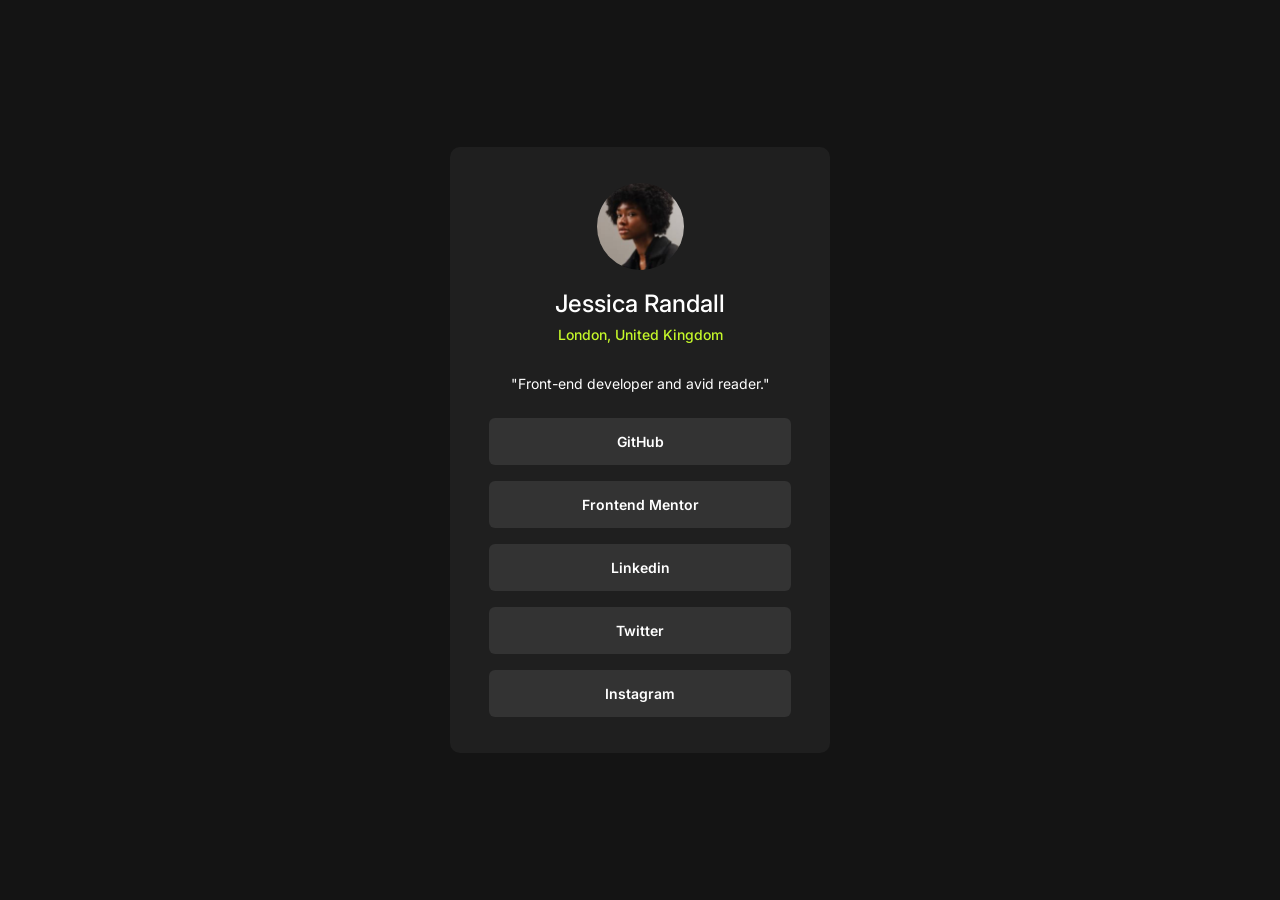
==== index.html @ 971f06ad "Feat: arquivos e estilização padrão da página" ====
<!DOCTYPE html>
<html lang="en">
<head>
    <meta charset="UTF-8">
    <meta name="viewport" content="width=device-width, initial-scale=1.0">
    <link rel="preconnect" href="https://fonts.googleapis.com">
    <meta name="description" content="Perfil social de Jessica Randall, desenvolvedora front-end de Londres. Acesse seus links profissionais, projetos e redes sociais em um só lugar.">
    <meta property="og:title" content="Jessica Randall | Desenvolvedora Front-end e Links Sociais">
    <link rel="preconnect" href="https://fonts.gstatic.com" crossorigin>
    <link
        href="https://fonts.googleapis.com/css2?family=Inter:ital,opsz,wght@0,14..32,100..900;1,14..32,100..900&display=swap"
        rel="stylesheet">
    <link rel="stylesheet" href="css/style.css">
    <title>Jessica Randall | Desenvolvedora Front-end em Londres | Links e Portfólio</title>
</head>

<body>
    <main>
        <section class="container-card">
            <img class="profile-img" src="/assets/avatar-jessica.jpeg" alt="Foto de perfil">
            <div class="info-section">
                <h1>Jessica Randall</h1>
                <span>London, United Kingdom</span>
            </div>
            <p>"Front-end developer and avid reader."</p>
            <div class="btn-sections">
                <a href="#">GitHub</a>
                <a href="#">Frontend Mentor</a>
                <a href="#">Linkedin</a>
                <a href="#">Twitter</a>
                <a href="#">Instagram</a>
            </div>
        </section>
    </main>
</body>
</html>
---- css/style.css ----
@import url(global.css);
@import url(main.css);
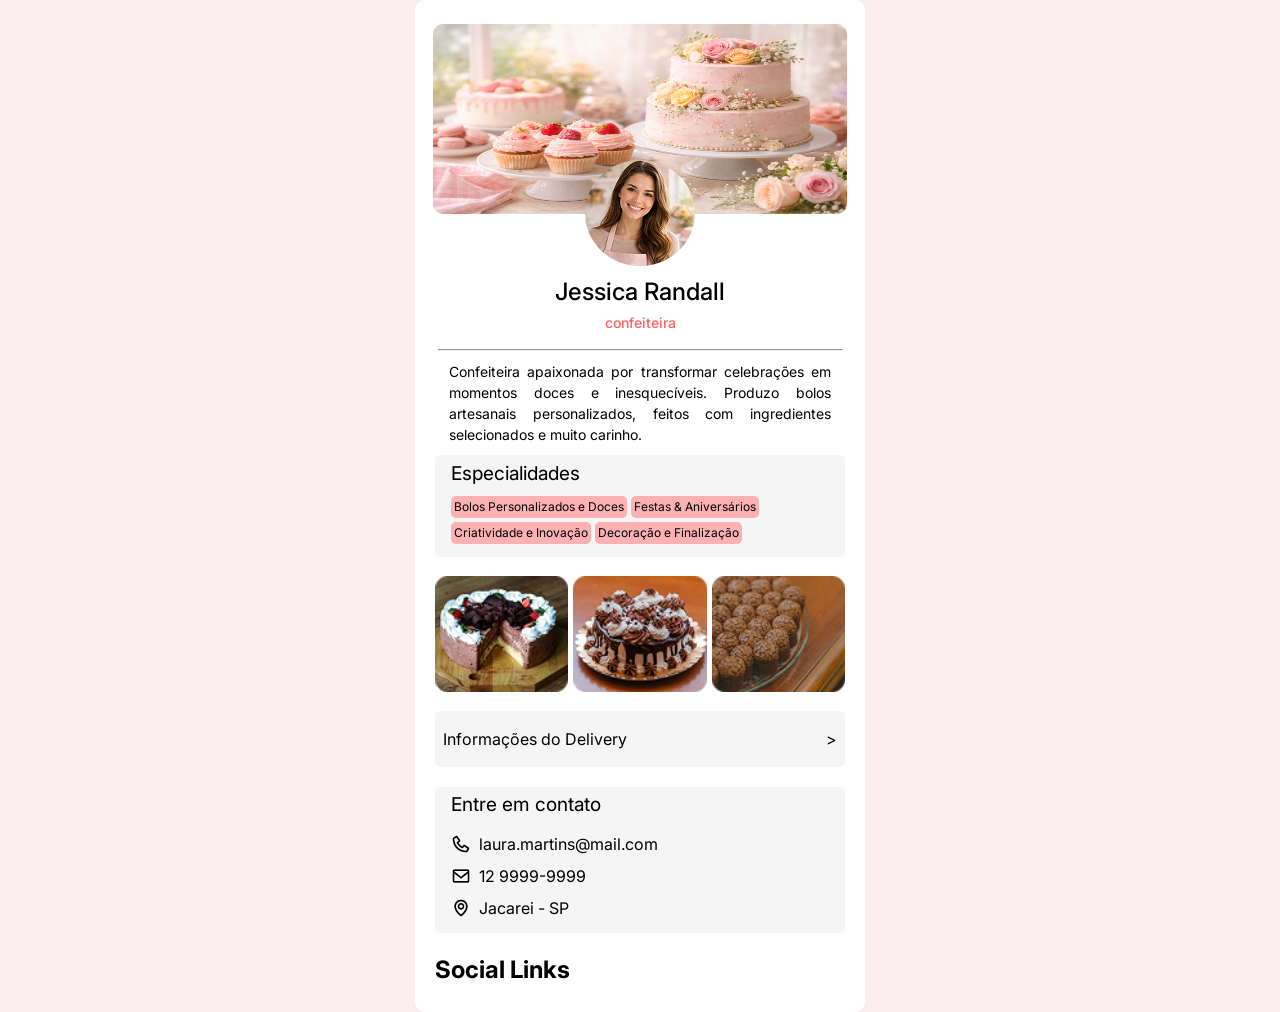
==== commit 701b1323: "Feat: Criação dos novos arquivos destinados ao social-card e modificação nos arquivos originais" ====
--- a/index.html
+++ b/index.html
@@ -1,5 +1,5 @@
 <!DOCTYPE html>
-<html lang="en">
+<html lang="en" data-contexto="social-card">
 <head>
     <meta charset="UTF-8">
     <meta name="viewport" content="width=device-width, initial-scale=1.0">
@@ -11,14 +11,15 @@
         href="https://fonts.googleapis.com/css2?family=Inter:ital,opsz,wght@0,14..32,100..900;1,14..32,100..900&display=swap"
         rel="stylesheet">
     <link rel="stylesheet" href="css/style.css">
+    <script src="js/main.js" defer></script>
     <title>Jessica Randall | Desenvolvedora Front-end em Londres | Links e Portfólio</title>
 </head>
 
 <body>
     <main>
-        <section class="container-card">
+        <section class="section-card simple-card hidden">
             <img class="profile-img" src="/assets/avatar-jessica.jpeg" alt="Foto de perfil">
-            <div class="info-section">
+            <div class="personal-section personal-simplecard">
                 <h1>Jessica Randall</h1>
                 <span>London, United Kingdom</span>
             </div>
@@ -31,6 +32,82 @@
                 <a href="#">Instagram</a>
             </div>
         </section>
+
+        <section class="section-card social-card">
+
+            <img class="bg-top-img" src="assets/social-card-bg.png" alt="">
+            <img class="profile-img-social" src="/assets/avatar-laura.png" alt="">
+
+            <div class="personal-section personal-socialcard">
+                <h1>Jessica Randall</h1>
+                <span>confeiteira</span>
+            </div>
+            <hr>
+
+            <div class="description-section">
+                <p>Confeiteira apaixonada por transformar celebrações em momentos doces e inesquecíveis. Produzo bolos artesanais personalizados, feitos com ingredientes selecionados e muito carinho.</p>
+            </div>
+
+            <article class="info-article">
+
+                <div class="containers-article skill-section">
+                    <h2 class="title-sections">Especialidades</h2>
+                    <div class="skill-rows">
+                        <span>Bolos Personalizados e Doces</span>
+                        <span>Festas & Aniversários</span>
+                        <span>Criatividade e Inovação</span>
+                        <span>Decoração e Finalização</span>
+                    </div>
+                </div>
+
+                <div class="images-section">
+                    <img class="img-1" src="assets/social-card-figure1.png" alt="">
+                    <img class="img-2" src="assets/social-card-figure2.png" alt="">
+                    <img class="img-3" src="assets/social-card-figure3.png" alt="">
+                </div>
+
+                <div class="containers-article delivery-section">
+                    <div class="delivery-div">
+                        <p>Informações do Delivery</p>
+                    </div>
+                    <a id="open-dialog" href="#">></a>
+                </div>
+
+                <dialog id="dialog">
+                    <div class="dialog-row">
+                        <h2>Horário de Funcionamento</h2>
+                        <h3>Segunda à Sexta-feira</h3>
+                        <p>12:00 - 20:00h</p>
+                    </div>
+                    <div class="dialog-row">
+                        <h2>Endereço</h2>
+                        <p>R. Rosalina de Siqueira, Jacareí - SP, 12308-690</p>
+                    </div>
+                </dialog>
+
+                <div class="containers-article contact-section">
+                    <h2 class="title-sections" >Entre em contato</h2>
+                    <div class="contact-row">
+                        <img src="/assets/phone-icon-socialcard.png" alt="">
+                        <p>laura.martins@mail.com</p>
+                    </div>
+                    <div class="contact-row">
+                        <img src="/assets/mail-icon-socialcard.png" alt="">
+                        <p>12 9999-9999</p>
+                    </div>
+                    <div class="contact-row">
+                        <img src="/assets/location-icon-socialcard.png" alt="">
+                        <p>Jacarei - SP</p>
+                    </div>
+                </div>
+
+                <div class="social-section">
+                    <h2> Social Links </h2>
+                </div>
+
+            </article>
+        </section>
+
     </main>
 </body>
 </html>
--- a/css/style.css
+++ b/css/style.css
@@ -1,2 +1,3 @@
 @import url(global.css);
-@import url(main.css);+@import url(simple-card.css);
+@import url(social-card.css);
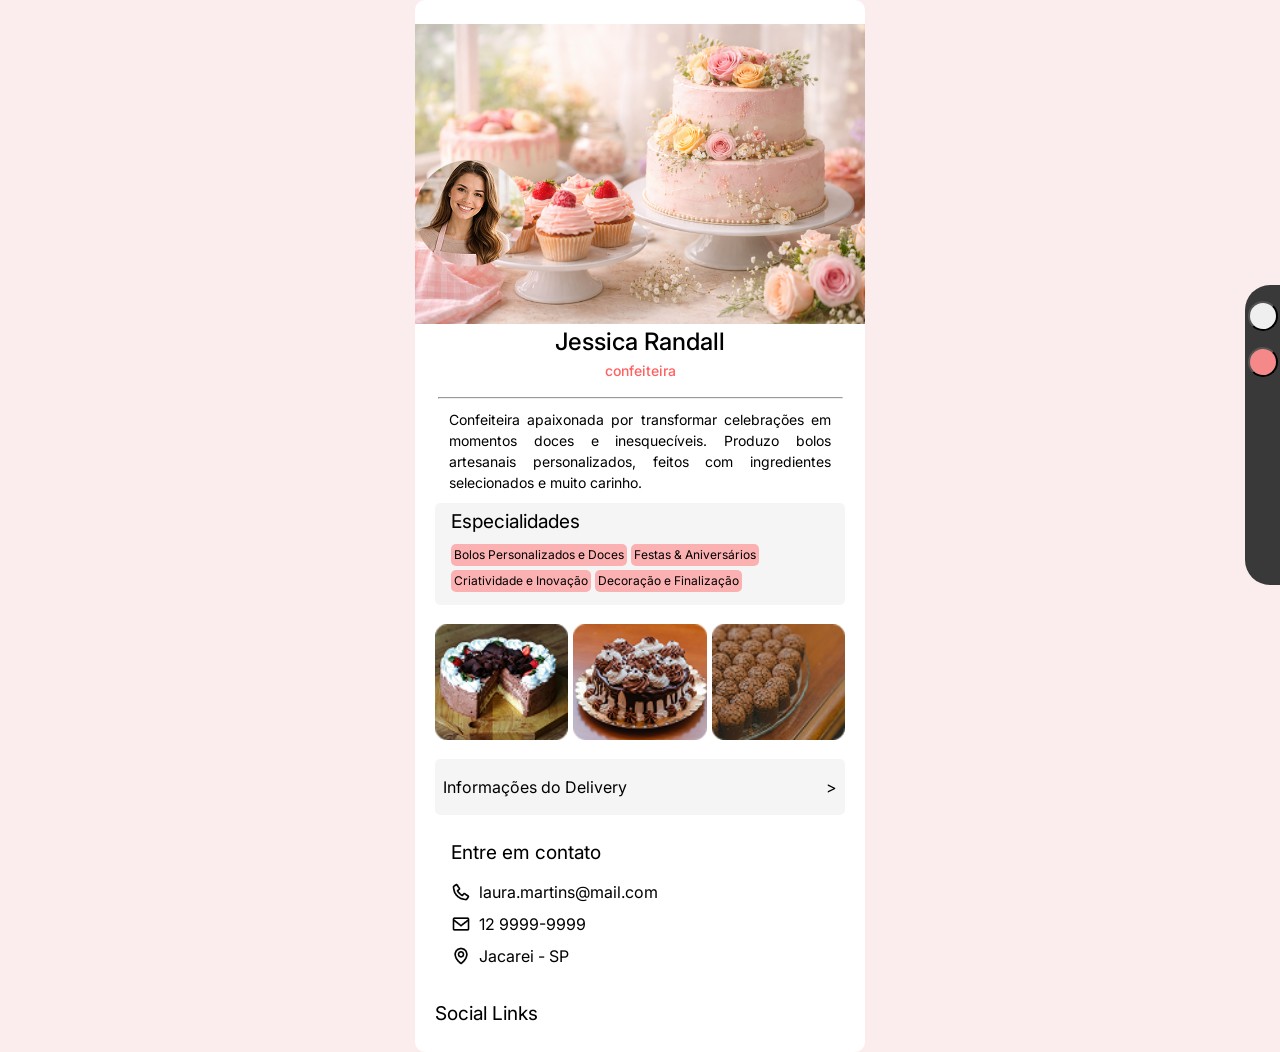
==== commit e91ec379: "Feat: Adição de novo conteudo para a nova seção social-cards" ====
--- a/index.html
+++ b/index.html
@@ -17,6 +17,10 @@
 
 <body>
     <main>
+        <div class="container-cardthemes">
+            <button class="change-card simple-card-btn"></button>
+            <button class="change-card social-card-btn"></button>
+        </div>
         <section class="section-card simple-card hidden">
             <img class="profile-img" src="/assets/avatar-jessica.jpeg" alt="Foto de perfil">
             <div class="personal-section personal-simplecard">
@@ -34,10 +38,15 @@
         </section>
 
         <section class="section-card social-card">
-
-            <img class="bg-top-img" src="assets/social-card-bg.png" alt="">
-            <img class="profile-img-social" src="/assets/avatar-laura.png" alt="">
-
+        
+            <div class="container-hero">
+                <img class="hero-bg-social" src="assets/social-card-bg.png" alt="">
+        
+                <div class="profile-img-social">
+                    <img src="assets/avatar-laura.png" alt="Confeiteira sorrindo">
+                </div>
+            </div>
+        
             <div class="personal-section personal-socialcard">
                 <h1>Jessica Randall</h1>
                 <span>confeiteira</span>
@@ -68,24 +77,29 @@
 
                 <div class="containers-article delivery-section">
                     <div class="delivery-div">
+                        <img src="assets/delivery-icon-socialcard.png" alt="">
                         <p>Informações do Delivery</p>
                     </div>
-                    <a id="open-dialog" href="#">></a>
+                    <a href="#">></a>
                 </div>
 
                 <dialog id="dialog">
+                    <div class="btn-return-modal">
+                        <img src="assets/close.png" alt="">
+                    </div>
                     <div class="dialog-row">
                         <h2>Horário de Funcionamento</h2>
                         <h3>Segunda à Sexta-feira</h3>
                         <p>12:00 - 20:00h</p>
                     </div>
+                    <hr>
                     <div class="dialog-row">
                         <h2>Endereço</h2>
                         <p>R. Rosalina de Siqueira, Jacareí - SP, 12308-690</p>
                     </div>
                 </dialog>
 
-                <div class="containers-article contact-section">
+                <div class="contact-section">
                     <h2 class="title-sections" >Entre em contato</h2>
                     <div class="contact-row">
                         <img src="/assets/phone-icon-socialcard.png" alt="">
@@ -100,12 +114,17 @@
                         <p>Jacarei - SP</p>
                     </div>
                 </div>
-
                 <div class="social-section">
-                    <h2> Social Links </h2>
+                    <h2 class="title-sections">Social Links</h2>
+                    <div class="social-row">
+                        <img src="assets/instagram.png" alt="">
+                        <img src="assets/facebook.png" alt="">
+                        <img src="assets/video.png" alt="">
+                    </div>
                 </div>
 
             </article>
+            
         </section>
 
     </main>
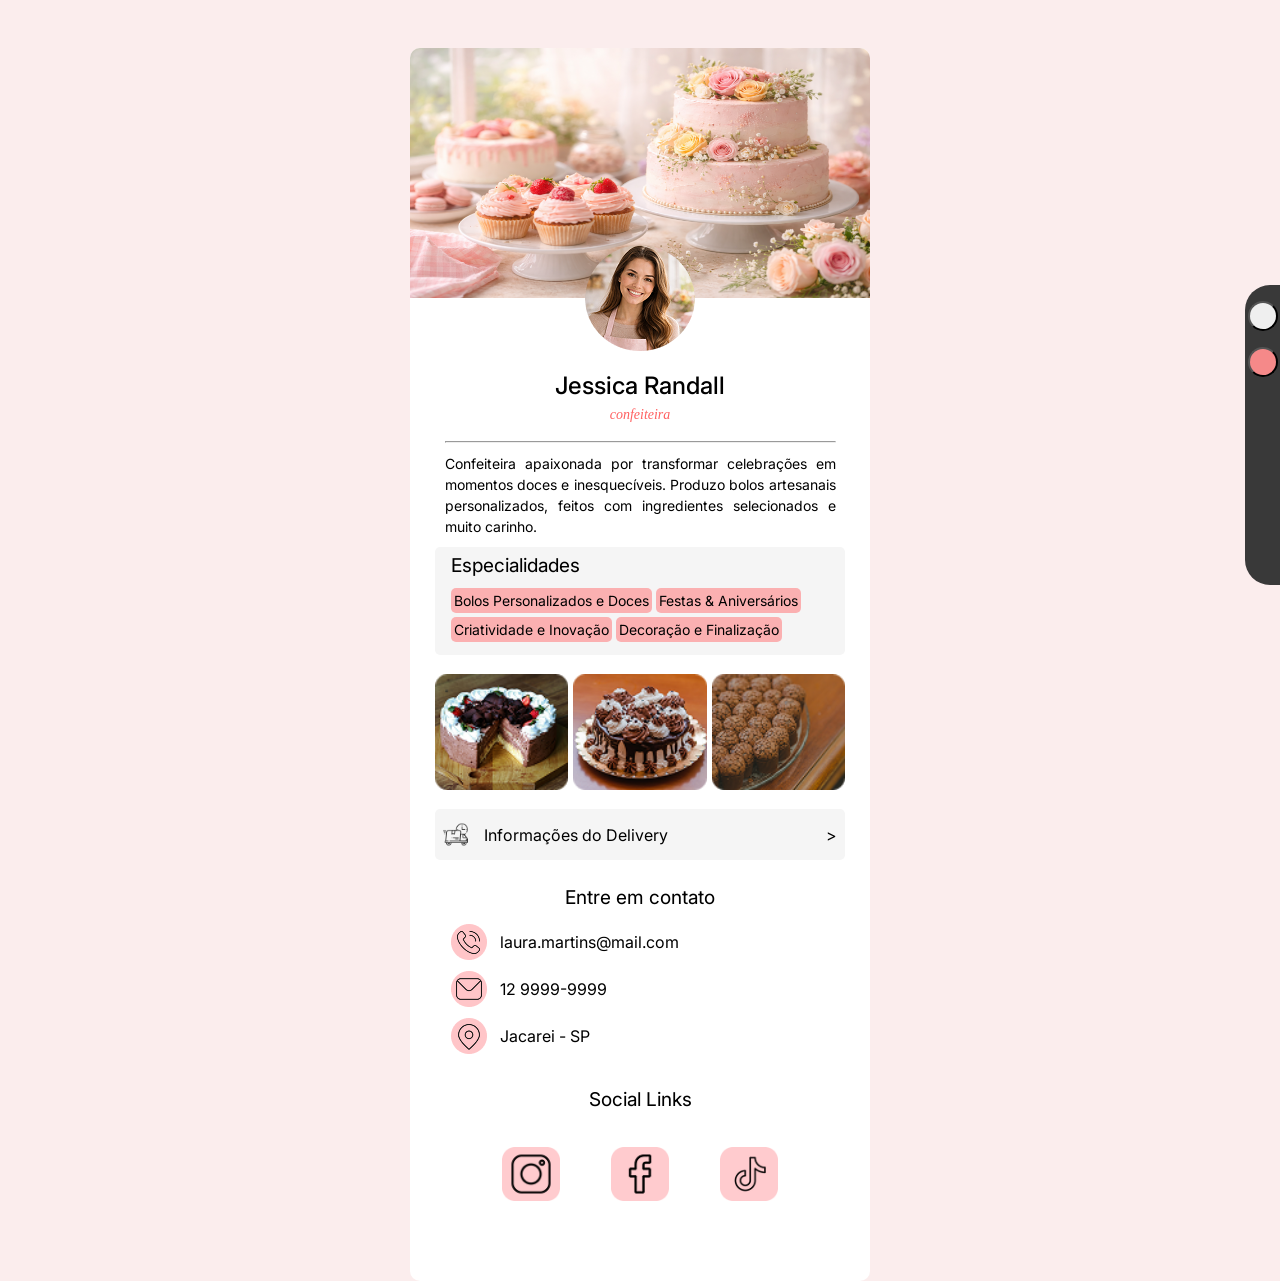
==== commit 78a37aff: "Correção nas coordenadas de algumas imagens" ====
--- a/index.html
+++ b/index.html
@@ -22,7 +22,7 @@
             <button class="change-card social-card-btn"></button>
         </div>
         <section class="section-card simple-card hidden">
-            <img class="profile-img" src="/assets/avatar-jessica.jpeg" alt="Foto de perfil">
+            <img class="profile-img" src="assets/avatar-jessica.jpeg" alt="Foto de perfil">
             <div class="personal-section personal-simplecard">
                 <h1>Jessica Randall</h1>
                 <span>London, United Kingdom</span>
@@ -102,15 +102,15 @@
                 <div class="contact-section">
                     <h2 class="title-sections" >Entre em contato</h2>
                     <div class="contact-row">
-                        <img src="/assets/phone-icon-socialcard.png" alt="">
+                        <img src="assets/phone-icon-socialcard.png" alt="">
                         <p>laura.martins@mail.com</p>
                     </div>
                     <div class="contact-row">
-                        <img src="/assets/mail-icon-socialcard.png" alt="">
+                        <img src="assets/mail-icon-socialcard.png" alt="">
                         <p>12 9999-9999</p>
                     </div>
                     <div class="contact-row">
-                        <img src="/assets/location-icon-socialcard.png" alt="">
+                        <img src="assets/location-icon-socialcard.png" alt="">
                         <p>Jacarei - SP</p>
                     </div>
                 </div>
@@ -129,4 +129,4 @@
 
     </main>
 </body>
-</html>+</html>
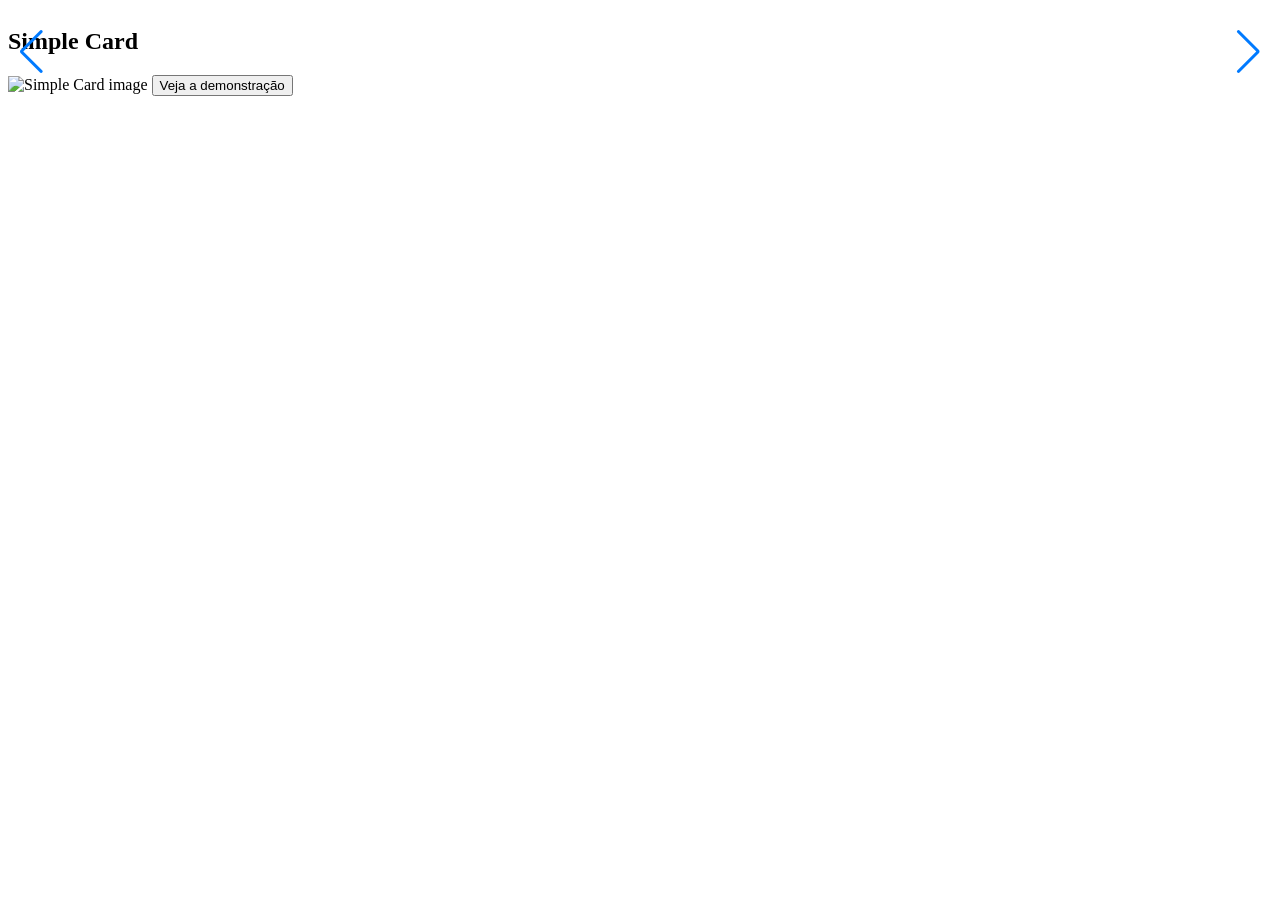
==== commit 284a3407: "Feat: Página dedicada a escolhas dos cards para exibição (index.html) e outras modificações na págin" ====
--- a/index.html
+++ b/index.html
@@ -1,132 +1,61 @@
 <!DOCTYPE html>
-<html lang="en" data-contexto="social-card">
+
+<html lang="pt-br">
+
 <head>
     <meta charset="UTF-8">
     <meta name="viewport" content="width=device-width, initial-scale=1.0">
-    <link rel="preconnect" href="https://fonts.googleapis.com">
-    <meta name="description" content="Perfil social de Jessica Randall, desenvolvedora front-end de Londres. Acesse seus links profissionais, projetos e redes sociais em um só lugar.">
-    <meta property="og:title" content="Jessica Randall | Desenvolvedora Front-end e Links Sociais">
-    <link rel="preconnect" href="https://fonts.gstatic.com" crossorigin>
-    <link
-        href="https://fonts.googleapis.com/css2?family=Inter:ital,opsz,wght@0,14..32,100..900;1,14..32,100..900&display=swap"
-        rel="stylesheet">
-    <link rel="stylesheet" href="css/style.css">
+    <meta name="description" content="<meta name="description" content="Escolha o card ideal para sua jornada. Selecione o tema desejado e visualize conteúdos personalizados na próxima tela de forma dinâmica e interativa.">
+    <meta property="og:title" content="Escolha Seu Card | Experiência Personalizada">
+    <!-- Linking SwiperJS CSS -->
+    <link rel="stylesheet" href="https://cdn.jsdelivr.net/npm/swiper@11/swiper-bundle.min.css">
+    <!-- Linking SwiperJS script -->
+    <script src="https://cdn.jsdelivr.net/npm/swiper@11/swiper-bundle.min.js"></script>
+    <link rel="stylesheet" href="css/home.css">
     <script src="js/main.js" defer></script>
-    <title>Jessica Randall | Desenvolvedora Front-end em Londres | Links e Portfólio</title>
+    <title>Selecione um Card | Personalize Sua Experiência</title>
 </head>
 
 <body>
-    <main>
-        <div class="container-cardthemes">
-            <button class="change-card simple-card-btn"></button>
-            <button class="change-card social-card-btn"></button>
-        </div>
-        <section class="section-card simple-card hidden">
-            <img class="profile-img" src="assets/avatar-jessica.jpeg" alt="Foto de perfil">
-            <div class="personal-section personal-simplecard">
-                <h1>Jessica Randall</h1>
-                <span>London, United Kingdom</span>
-            </div>
-            <p>"Front-end developer and avid reader."</p>
-            <div class="btn-sections">
-                <a href="#">GitHub</a>
-                <a href="#">Frontend Mentor</a>
-                <a href="#">Linkedin</a>
-                <a href="#">Twitter</a>
-                <a href="#">Instagram</a>
-            </div>
-        </section>
 
-        <section class="section-card social-card">
-        
-            <div class="container-hero">
-                <img class="hero-bg-social" src="assets/social-card-bg.png" alt="">
-        
-                <div class="profile-img-social">
-                    <img src="assets/avatar-laura.png" alt="Confeiteira sorrindo">
+    <main class="container swiper">
+
+        <section class="slider-wrapper">
+
+            <div class="swiper-wrapper">
+
+                <div class="card-item swiper-slide">
+                    <h2>Simple Card</h2>
+                    <img src="" alt="Simple Card image" class="cards-image">
+                    <button data-contexto="simple-card" class="simple-card-btn demo-button">Veja a demonstração</button>
                 </div>
-            </div>
-        
-            <div class="personal-section personal-socialcard">
-                <h1>Jessica Randall</h1>
-                <span>confeiteira</span>
-            </div>
-            <hr>
 
-            <div class="description-section">
-                <p>Confeiteira apaixonada por transformar celebrações em momentos doces e inesquecíveis. Produzo bolos artesanais personalizados, feitos com ingredientes selecionados e muito carinho.</p>
+                <div class="card-item swiper-slide">
+                    <h2>Social Card</h2>
+                    <img src="" alt="User Card image" class="cards-image">
+                    <button data-contexto="social-card" class="social-card-btn demo-button">Veja a demonstração</button>
+                </div>
+
+                <div class="card-item swiper-slide">
+                    <h2>Tech Card</h2>
+                    <img src="" alt="Tech Card image" class="cards-image">
+                    <button data-contexto="tech-card" class="tech-card-btn demo-button">Veja a demonstração</button>
+                </div>
+
+                <div class="card-item swiper-slide">
+                    <h2>Comporative Card</h2>
+                    <img src="" alt="Corporative Card image" class="cards-image">
+                    <button data-contexto="corporative-card" class="corporative-card-btn demo-button">Veja a demonstração</button>
+                </div>
+
             </div>
 
-            <article class="info-article">
+            <div class="swiper-pagination"></div>
+            <div class="swiper-slide-button swiper-button-prev"></div>
+            <div class="swiper-slide-button swiper-button-next"></div>
 
-                <div class="containers-article skill-section">
-                    <h2 class="title-sections">Especialidades</h2>
-                    <div class="skill-rows">
-                        <span>Bolos Personalizados e Doces</span>
-                        <span>Festas & Aniversários</span>
-                        <span>Criatividade e Inovação</span>
-                        <span>Decoração e Finalização</span>
-                    </div>
-                </div>
-
-                <div class="images-section">
-                    <img class="img-1" src="assets/social-card-figure1.png" alt="">
-                    <img class="img-2" src="assets/social-card-figure2.png" alt="">
-                    <img class="img-3" src="assets/social-card-figure3.png" alt="">
-                </div>
-
-                <div class="containers-article delivery-section">
-                    <div class="delivery-div">
-                        <img src="assets/delivery-icon-socialcard.png" alt="">
-                        <p>Informações do Delivery</p>
-                    </div>
-                    <a href="#">></a>
-                </div>
-
-                <dialog id="dialog">
-                    <div class="btn-return-modal">
-                        <img src="assets/close.png" alt="">
-                    </div>
-                    <div class="dialog-row">
-                        <h2>Horário de Funcionamento</h2>
-                        <h3>Segunda à Sexta-feira</h3>
-                        <p>12:00 - 20:00h</p>
-                    </div>
-                    <hr>
-                    <div class="dialog-row">
-                        <h2>Endereço</h2>
-                        <p>R. Rosalina de Siqueira, Jacareí - SP, 12308-690</p>
-                    </div>
-                </dialog>
-
-                <div class="contact-section">
-                    <h2 class="title-sections" >Entre em contato</h2>
-                    <div class="contact-row">
-                        <img src="assets/phone-icon-socialcard.png" alt="">
-                        <p>laura.martins@mail.com</p>
-                    </div>
-                    <div class="contact-row">
-                        <img src="assets/mail-icon-socialcard.png" alt="">
-                        <p>12 9999-9999</p>
-                    </div>
-                    <div class="contact-row">
-                        <img src="assets/location-icon-socialcard.png" alt="">
-                        <p>Jacarei - SP</p>
-                    </div>
-                </div>
-                <div class="social-section">
-                    <h2 class="title-sections">Social Links</h2>
-                    <div class="social-row">
-                        <img src="assets/instagram.png" alt="">
-                        <img src="assets/facebook.png" alt="">
-                        <img src="assets/video.png" alt="">
-                    </div>
-                </div>
-
-            </article>
-            
         </section>
 
     </main>
 </body>
-</html>
+</html>
